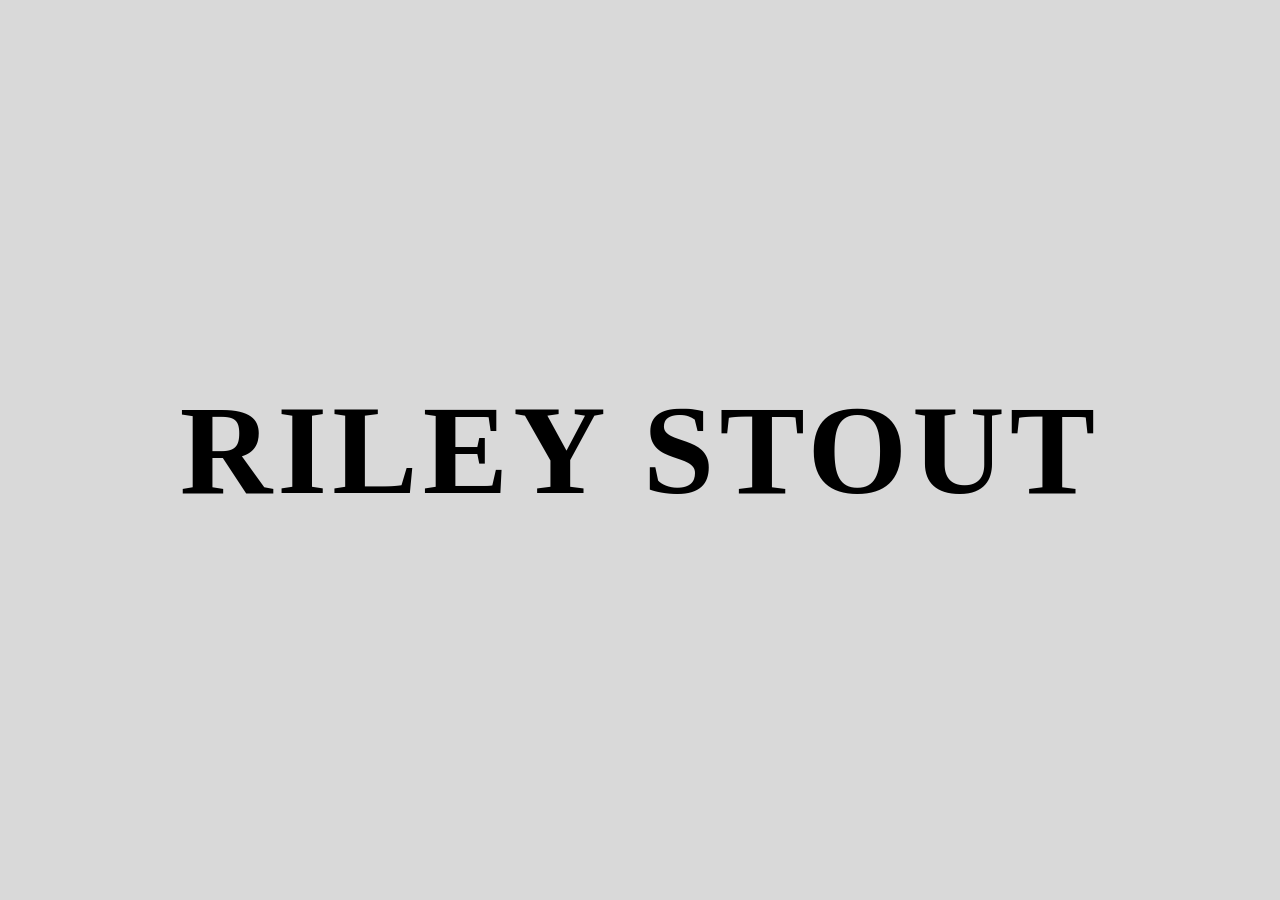
==== index.html @ 6f0bf581 "Create index.html Riley Stout Home Page 0.0.1" ====
<!DOCTYPE html>
<html lang="en">
<head>
  <meta charset="UTF-8">
  <meta name="viewport" content="width=device-width, initial-scale=1">
  <title>Riley Stout</title>
  <meta name="description" content="Riley Stout: investor, entrepreneur, and writer on duty and ethics.">
  <style>
    * {
      margin: 0;
      padding: 0;
      box-sizing: border-box;
    }

    body {
      background-color: #d9d9d9;
      color: #000000;
      font-family: Georgia, "Times New Roman", serif;
      min-height: 100vh;
      display: flex;
      align-items: center;
      justify-content: center;
      text-align: center;
      padding: 2rem;
    }

    h1 {
      font-size: clamp(3rem, 12vw, 8rem);
      font-weight: 900;
      letter-spacing: 0.04em;
      text-transform: uppercase;
      line-height: 1;
    }
  </style>
</head>
<body>
  <main>
    <h1>Riley Stout</h1>
  </main>
</body>
</html>
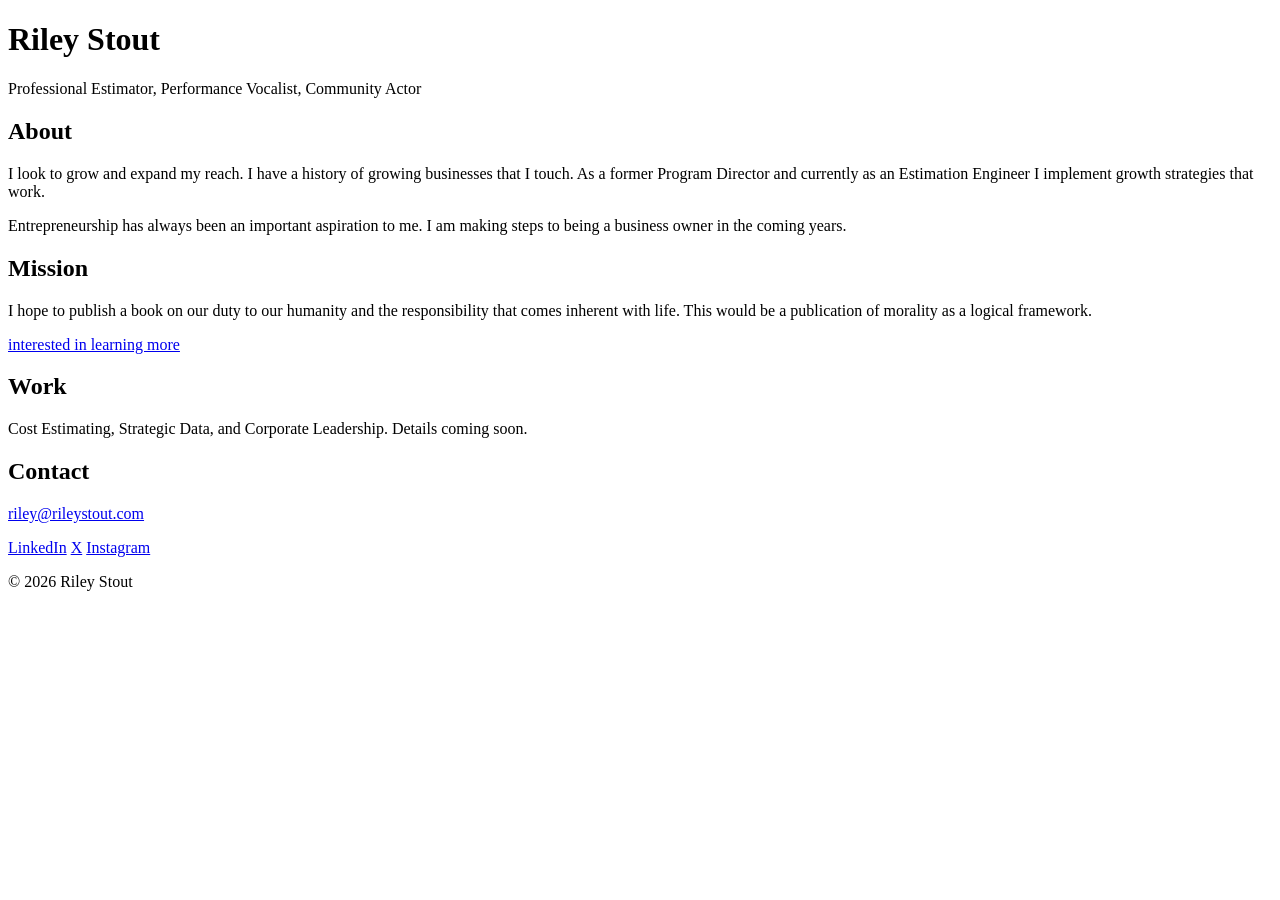
==== commit e0b97d2b: "index.html" ====
--- a/index.html
+++ b/index.html
@@ -4,38 +4,66 @@
   <meta charset="UTF-8">
   <meta name="viewport" content="width=device-width, initial-scale=1">
   <title>Riley Stout</title>
-  <meta name="description" content="Riley Stout: investor, entrepreneur, and writer on duty and ethics.">
-  <style>
-    * {
-      margin: 0;
-      padding: 0;
-      box-sizing: border-box;
-    }
-
-    body {
-      background-color: #d9d9d9;
-      color: #000000;
-      font-family: Georgia, "Times New Roman", serif;
-      min-height: 100vh;
-      display: flex;
-      align-items: center;
-      justify-content: center;
-      text-align: center;
-      padding: 2rem;
-    }
-
-    h1 {
-      font-size: clamp(3rem, 12vw, 8rem);
-      font-weight: 900;
-      letter-spacing: 0.04em;
-      text-transform: uppercase;
-      line-height: 1;
-    }
-  </style>
+  <meta name="description" content="Riley Stout is an investor, entrepreneur, and writer on duty and ethics.">
+  <meta property="og:title" content="Riley Stout">
+  <meta property="og:description" content="Investor, entrepreneur, and writer on duty and ethics.">
+  <meta property="og:type" content="website">
+  <meta property="og:url" content="https://www.rileystout.com">
+  <link rel="icon" href="data:image/svg+xml,%3Csvg xmlns='http://www.w3.org/2000/svg' viewBox='0 0 100 100'%3E%3Crect width='100' height='100' fill='%23d6d6d6'/%3E%3Ctext x='50' y='68' font-size='56' font-family='Georgia' font-weight='900' text-anchor='middle' fill='%23000'%3ERS%3C/text%3E%3C/svg%3E">
+  <link rel="preconnect" href="https://fonts.googleapis.com">
+  <link rel="preconnect" href="https://fonts.gstatic.com" crossorigin>
+  <link href="https://fonts.googleapis.com/css2?family=Source+Serif+4:wght@400;700;900&display=swap" rel="stylesheet">
+  <link rel="stylesheet" href="style.css">
 </head>
 <body>
+  <header class="hero">
+    <h1>Riley Stout</h1>
+    <p class="tagline">Professional Estimator, Performance Vocalist, Community Actor</p>
+  </header>
+
   <main>
-    <h1>Riley Stout</h1>
+    <section id="about">
+      <h2>About</h2>
+      <div class="content">
+        <!-- EDIT: replace with your own bio -->
+        <p>I look to grow and expand my reach. I have a history of growing businesses that I touch. As a former Program Director and currently as an Estimation Engineer I implement growth strategies that work.</p>
+        <p>Entrepreneurship has always been an important aspiration to me. I am making steps to being a business owner in the coming years.</p>
+      </div>
+    </section>
+
+    <section id="writing">
+      <h2>Mission</h2>
+      <div class="content">
+        <!-- EDIT: replace with your newsletter or essay links -->
+        <p>I hope to publish a book on our duty to our humanity and the responsibility that comes inherent with life. This would be a publication of morality as a logical framework.</p>
+        <p><a href="#contact">interested in learning more</a></p>
+      </div>
+    </section>
+
+    <section id="work">
+      <h2>Work</h2>
+      <div class="content">
+        <!-- EDIT: add your roles, companies, or investment focus -->
+        <p>Cost Estimating, Strategic Data, and Corporate Leadership. Details coming soon.</p>
+      </div>
+    </section>
+
+    <section id="contact">
+      <h2>Contact</h2>
+      <div class="content">
+        <!-- EDIT: replace with your real email and profile links -->
+        <p><a href="mailto:riley@rileystout.com">riley@rileystout.com</a></p>
+        <p class="links">
+          <a href="www.linkedin.com/in/riley-stout">LinkedIn</a>
+          <a href="https://x.com/RileyStout52">X</a>
+          <a href="https://www.instagram.com/riley.r.stout/">Instagram</a>
+        </p>
+      </div>
+    </section>
   </main>
+
+  <footer>
+    <p>&copy; 2026 Riley Stout</p>
+  </footer>
 </body>
 </html>
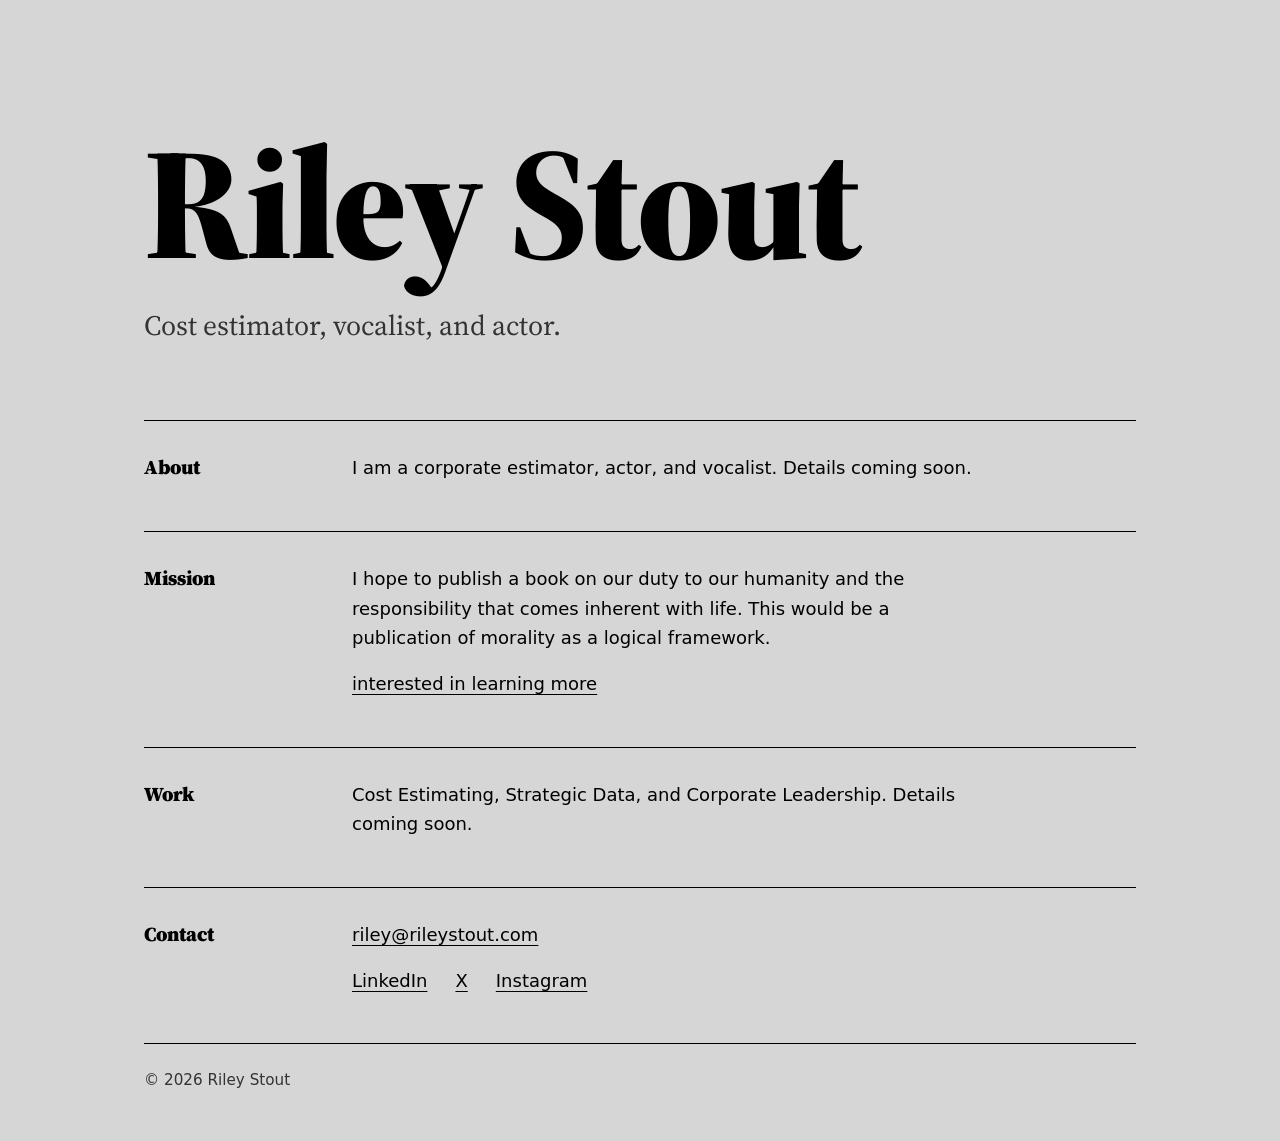
==== commit a5c64980: "index.html" ====
--- a/index.html
+++ b/index.html
@@ -4,21 +4,21 @@
   <meta charset="UTF-8">
   <meta name="viewport" content="width=device-width, initial-scale=1">
   <title>Riley Stout</title>
-  <meta name="description" content="Riley Stout is an investor, entrepreneur, and writer on duty and ethics.">
+  <meta name="description" content="Riley Stout is a corporate estimator, actor, and vocalist working toward investing, entrepreneurship, and writing.">
   <meta property="og:title" content="Riley Stout">
-  <meta property="og:description" content="Investor, entrepreneur, and writer on duty and ethics.">
+  <meta property="og:description" content="Corporate estimator, actor, and vocalist.">
   <meta property="og:type" content="website">
   <meta property="og:url" content="https://www.rileystout.com">
-  <link rel="icon" href="data:image/svg+xml,%3Csvg xmlns='http://www.w3.org/2000/svg' viewBox='0 0 100 100'%3E%3Crect width='100' height='100' fill='%23d6d6d6'/%3E%3Ctext x='50' y='68' font-size='56' font-family='Georgia' font-weight='900' text-anchor='middle' fill='%23000'%3ERS%3C/text%3E%3C/svg%3E">
+  <link rel="icon" href="data:image/svg+xml,%3Csvg xmlns='http://www.w3.org/2000/svg' viewBox='0 0 100 100'%3E%3Crect width='100' height='100' fill='%23f1f1ef'/%3E%3Ctext x='50' y='68' font-size='56' font-family='Georgia' font-weight='600' text-anchor='middle' fill='%23000'%3ERS%3C/text%3E%3C/svg%3E">
   <link rel="preconnect" href="https://fonts.googleapis.com">
   <link rel="preconnect" href="https://fonts.gstatic.com" crossorigin>
-  <link href="https://fonts.googleapis.com/css2?family=Source+Serif+4:wght@400;700;900&display=swap" rel="stylesheet">
+  <link href="https://fonts.googleapis.com/css2?family=Source+Serif+4:wght@400;500;600&display=swap" rel="stylesheet">
   <link rel="stylesheet" href="style.css">
 </head>
 <body>
   <header class="hero">
     <h1>Riley Stout</h1>
-    <p class="tagline">Professional Estimator, Performance Vocalist, Community Actor</p>
+    <p class="tagline">Cost estimator, vocalist, and actor.</p>
   </header>
 
   <main>
@@ -26,8 +26,7 @@
       <h2>About</h2>
       <div class="content">
         <!-- EDIT: replace with your own bio -->
-        <p>I look to grow and expand my reach. I have a history of growing businesses that I touch. As a former Program Director and currently as an Estimation Engineer I implement growth strategies that work.</p>
-        <p>Entrepreneurship has always been an important aspiration to me. I am making steps to being a business owner in the coming years.</p>
+        <p>I am a corporate estimator, actor, and vocalist. Details coming soon.</p>
       </div>
     </section>
 
@@ -54,7 +53,7 @@
         <!-- EDIT: replace with your real email and profile links -->
         <p><a href="mailto:riley@rileystout.com">riley@rileystout.com</a></p>
         <p class="links">
-          <a href="www.linkedin.com/in/riley-stout">LinkedIn</a>
+          <a href="https://www.linkedin.com/in/riley-stout">LinkedIn</a>
           <a href="https://x.com/RileyStout52">X</a>
           <a href="https://www.instagram.com/riley.r.stout/">Instagram</a>
         </p>
--- a/style.css
+++ b/style.css
@@ -0,0 +1,118 @@
+:root {
+  --bg: #d6d6d6;
+  --ink: #000000;
+  --muted: #333333;
+  --serif: "Source Serif 4", Georgia, "Times New Roman", serif;
+  --sans: system-ui, -apple-system, "Segoe UI", Roboto, Helvetica, Arial, sans-serif;
+}
+
+* {
+  margin: 0;
+  padding: 0;
+  box-sizing: border-box;
+}
+
+html {
+  scroll-behavior: smooth;
+}
+
+body {
+  background: var(--bg);
+  color: var(--ink);
+  font-family: var(--sans);
+  font-size: 1.125rem;
+  line-height: 1.65;
+  padding: 0 clamp(1.25rem, 5vw, 4rem);
+}
+
+.hero,
+main,
+footer {
+  max-width: 62rem;
+  margin: 0 auto;
+}
+
+.hero {
+  padding: clamp(4rem, 14vh, 9rem) 0 clamp(3rem, 8vh, 5rem);
+}
+
+h1 {
+  font-family: var(--serif);
+  font-weight: 900;
+  font-size: clamp(3.5rem, 15vw, 10rem);
+  line-height: 0.95;
+  letter-spacing: -0.02em;
+}
+
+.tagline {
+  font-family: var(--serif);
+  font-size: clamp(1.25rem, 3vw, 1.75rem);
+  color: var(--muted);
+  margin-top: 1.5rem;
+  max-width: 34rem;
+}
+
+section {
+  display: grid;
+  grid-template-columns: 11rem 1fr;
+  gap: 1rem 2rem;
+  border-top: 1px solid var(--ink);
+  padding: 2rem 0 3rem;
+}
+
+h2 {
+  font-family: var(--serif);
+  font-weight: 900;
+  font-size: 1.25rem;
+  line-height: 1.4;
+}
+
+.content {
+  max-width: 40rem;
+}
+
+.content p + p {
+  margin-top: 1rem;
+}
+
+a {
+  color: var(--ink);
+  text-decoration-thickness: 1px;
+  text-underline-offset: 0.2em;
+}
+
+a:hover {
+  text-decoration-thickness: 3px;
+}
+
+a:focus-visible {
+  outline: 3px solid var(--ink);
+  outline-offset: 3px;
+}
+
+.links {
+  display: flex;
+  flex-wrap: wrap;
+  gap: 0.5rem 1.75rem;
+}
+
+footer {
+  border-top: 1px solid var(--ink);
+  padding: 1.5rem 0 3rem;
+  font-size: 0.95rem;
+  color: var(--muted);
+}
+
+@media (max-width: 40rem) {
+  section {
+    grid-template-columns: 1fr;
+    gap: 0.5rem;
+    padding: 1.5rem 0 2.25rem;
+  }
+}
+
+@media (prefers-reduced-motion: reduce) {
+  html {
+    scroll-behavior: auto;
+  }
+}
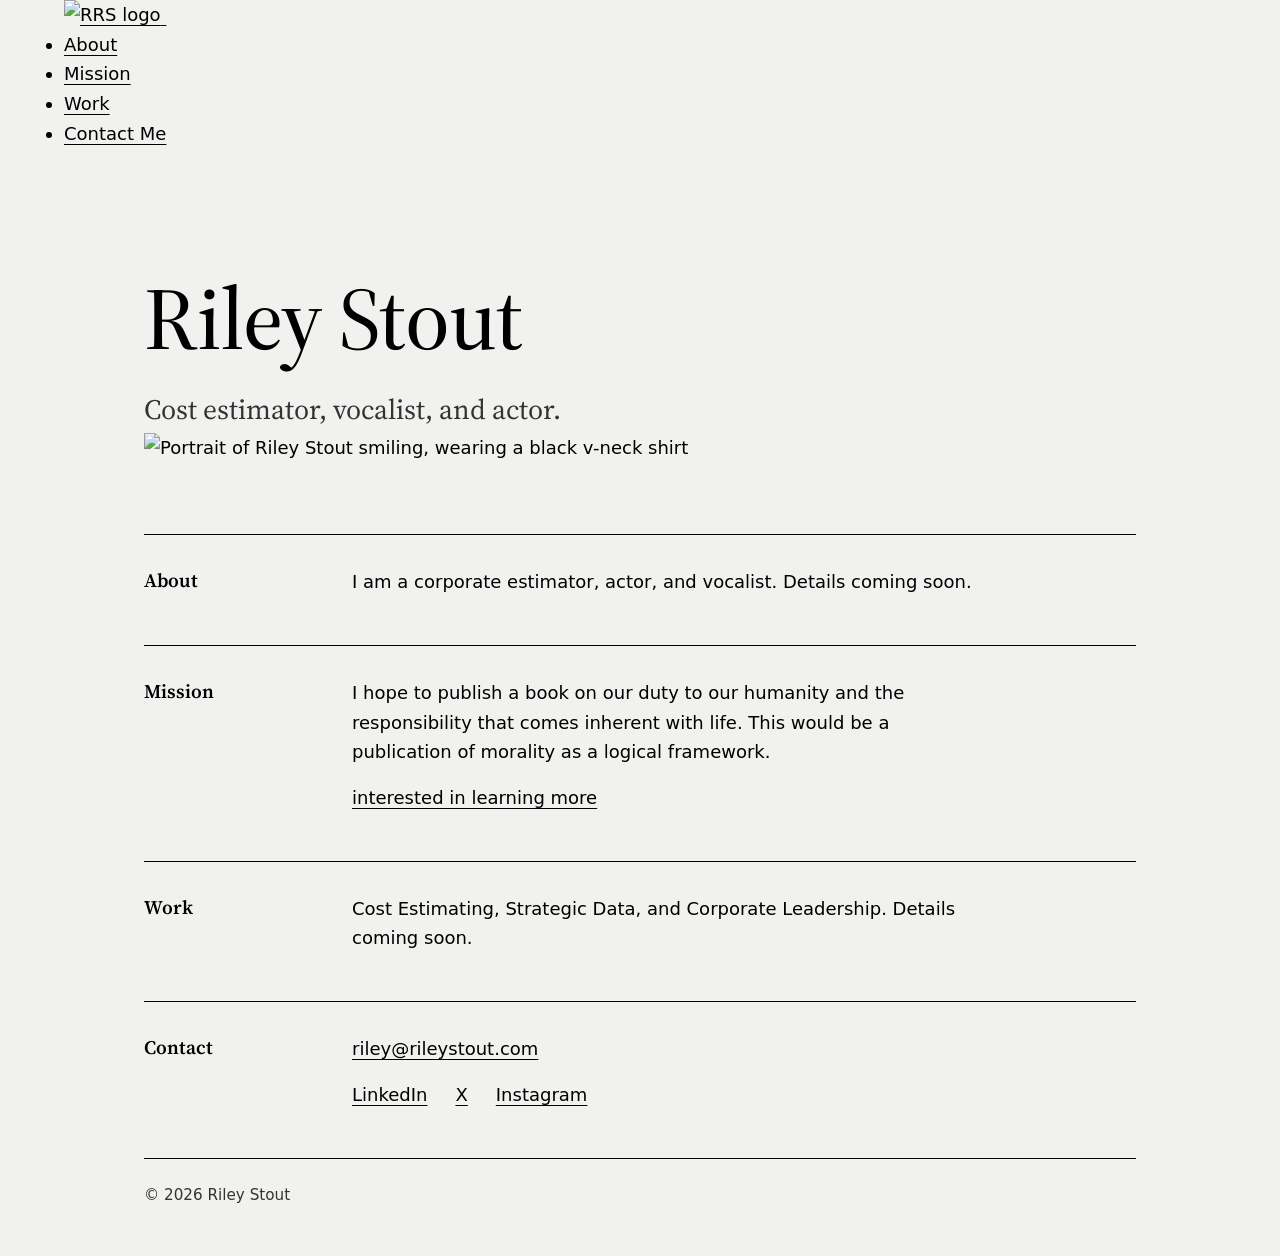
==== commit 8b4db892: "index.html" ====
--- a/index.html
+++ b/index.html
@@ -9,17 +9,41 @@
   <meta property="og:description" content="Corporate estimator, actor, and vocalist.">
   <meta property="og:type" content="website">
   <meta property="og:url" content="https://www.rileystout.com">
+  <meta property="og:image" content="https://www.rileystout.com/images/headshot.jpg">
   <link rel="icon" href="data:image/svg+xml,%3Csvg xmlns='http://www.w3.org/2000/svg' viewBox='0 0 100 100'%3E%3Crect width='100' height='100' fill='%23f1f1ef'/%3E%3Ctext x='50' y='68' font-size='56' font-family='Georgia' font-weight='600' text-anchor='middle' fill='%23000'%3ERS%3C/text%3E%3C/svg%3E">
   <link rel="preconnect" href="https://fonts.googleapis.com">
   <link rel="preconnect" href="https://fonts.gstatic.com" crossorigin>
   <link href="https://fonts.googleapis.com/css2?family=Source+Serif+4:wght@400;500;600&display=swap" rel="stylesheet">
+  <script>document.documentElement.classList.add("js")</script>
   <link rel="stylesheet" href="style.css">
 </head>
 <body>
-  <header class="hero">
-    <h1>Riley Stout</h1>
-    <p class="tagline">Cost estimator, vocalist, and actor.</p>
+  <header class="masthead">
+    <a class="brand" href="#top" aria-label="Riley Stout, back to top">
+      <img src="images/logo.png" alt="RRS logo" width="900" height="429">
+    </a>
+    <button class="menu-toggle" type="button" aria-expanded="false" aria-controls="site-menu" aria-label="Menu">
+      <span class="bars" aria-hidden="true"></span>
+    </button>
+    <nav class="site-menu" id="site-menu" aria-label="Main">
+      <ul>
+        <li><a href="index.html#about">About</a></li>
+        <li><a href="index.html#writing">Mission</a></li>
+        <li><a href="index.html#work">Work</a></li>
+        <li><a href="contact.html">Contact Me</a></li>
+      </ul>
+    </nav>
   </header>
+
+  <div class="hero" id="top">
+    <div class="hero-text">
+      <h1>Riley Stout</h1>
+      <p class="tagline">Cost estimator, vocalist, and actor.</p>
+    </div>
+    <figure class="portrait">
+      <img src="images/headshot.jpg" alt="Portrait of Riley Stout smiling, wearing a black v-neck shirt" width="960" height="1200">
+    </figure>
+  </div>
 
   <main>
     <section id="about">
@@ -35,7 +59,7 @@
       <div class="content">
         <!-- EDIT: replace with your newsletter or essay links -->
         <p>I hope to publish a book on our duty to our humanity and the responsibility that comes inherent with life. This would be a publication of morality as a logical framework.</p>
-        <p><a href="#contact">interested in learning more</a></p>
+        <p><a href="contact.html">interested in learning more</a></p>
       </div>
     </section>
 
@@ -64,5 +88,6 @@
   <footer>
     <p>&copy; 2026 Riley Stout</p>
   </footer>
+  <script src="script.js"></script>
 </body>
 </html>
--- a/style.css
+++ b/style.css
@@ -1,5 +1,5 @@
 :root {
-  --bg: #d6d6d6;
+  --bg: #f1f1ef;
   --ink: #000000;
   --muted: #333333;
   --serif: "Source Serif 4", Georgia, "Times New Roman", serif;
@@ -38,10 +38,10 @@
 
 h1 {
   font-family: var(--serif);
-  font-weight: 900;
-  font-size: clamp(3.5rem, 15vw, 10rem);
-  line-height: 0.95;
-  letter-spacing: -0.02em;
+  font-weight: 500;
+  font-size: clamp(2.5rem, 9vw, 5.5rem);
+  line-height: 1;
+  letter-spacing: -0.01em;
 }
 
 .tagline {
@@ -62,8 +62,8 @@
 
 h2 {
   font-family: var(--serif);
-  font-weight: 900;
-  font-size: 1.25rem;
+  font-weight: 600;
+  font-size: 1.2rem;
   line-height: 1.4;
 }
 
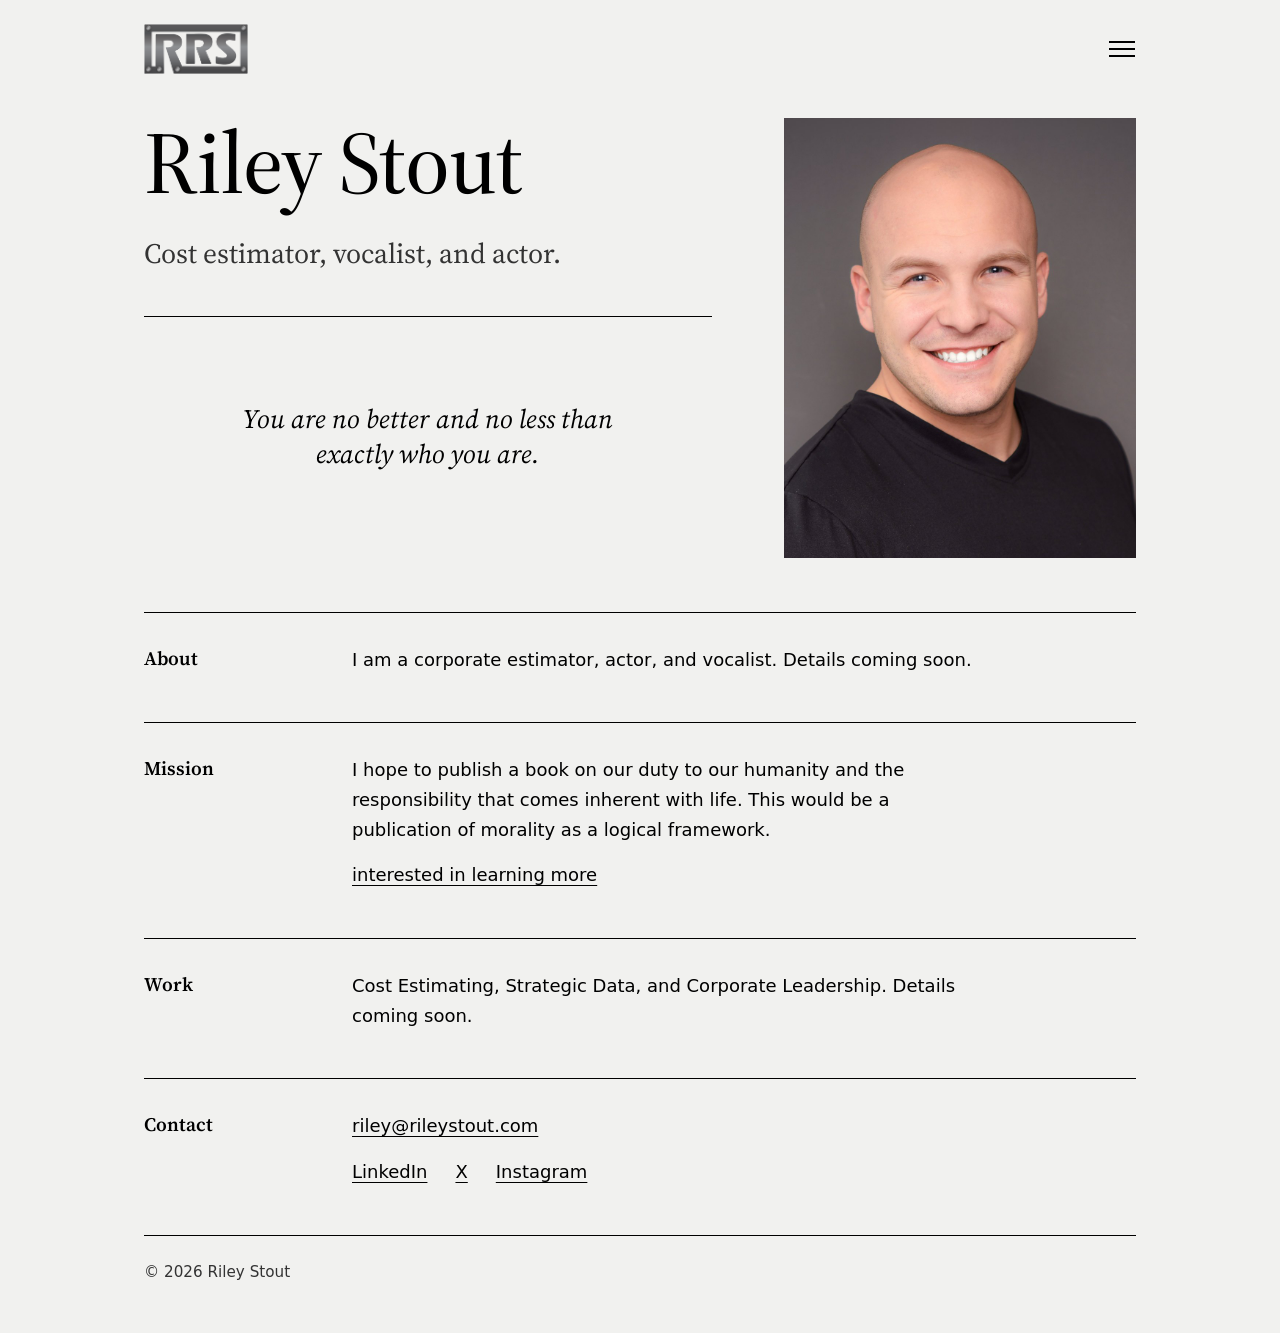
==== commit b2bd4235: "index.html" ====
--- a/index.html
+++ b/index.html
@@ -13,7 +13,7 @@
   <link rel="icon" href="data:image/svg+xml,%3Csvg xmlns='http://www.w3.org/2000/svg' viewBox='0 0 100 100'%3E%3Crect width='100' height='100' fill='%23f1f1ef'/%3E%3Ctext x='50' y='68' font-size='56' font-family='Georgia' font-weight='600' text-anchor='middle' fill='%23000'%3ERS%3C/text%3E%3C/svg%3E">
   <link rel="preconnect" href="https://fonts.googleapis.com">
   <link rel="preconnect" href="https://fonts.gstatic.com" crossorigin>
-  <link href="https://fonts.googleapis.com/css2?family=Source+Serif+4:wght@400;500;600&display=swap" rel="stylesheet">
+  <link href="https://fonts.googleapis.com/css2?family=Source+Serif+4:ital,wght@0,400;0,500;0,600;1,400&display=swap" rel="stylesheet">
   <script>document.documentElement.classList.add("js")</script>
   <link rel="stylesheet" href="style.css">
 </head>
@@ -37,8 +37,13 @@
 
   <div class="hero" id="top">
     <div class="hero-text">
-      <h1>Riley Stout</h1>
-      <p class="tagline">Cost estimator, vocalist, and actor.</p>
+      <div class="intro">
+        <h1>Riley Stout</h1>
+        <p class="tagline">Cost estimator, vocalist, and actor.</p>
+      </div>
+      <blockquote class="quote">
+        <p>You are no better and no less than exactly who you are.</p>
+      </blockquote>
     </div>
     <figure class="portrait">
       <img src="images/headshot.jpg" alt="Portrait of Riley Stout smiling, wearing a black v-neck shirt" width="960" height="1200">
--- a/style.css
+++ b/style.css
@@ -25,15 +25,80 @@
   padding: 0 clamp(1.25rem, 5vw, 4rem);
 }
 
+.masthead,
 .hero,
+.page-head,
 main,
 footer {
   max-width: 62rem;
   margin: 0 auto;
 }
 
+.masthead {
+  position: relative;
+  display: flex;
+  justify-content: space-between;
+  align-items: center;
+  padding: 1.5rem 0 0;
+}
+
+.brand {
+  display: inline-block;
+  line-height: 0;
+}
+
+.brand img {
+  display: block;
+  width: 6.5rem;
+  height: auto;
+}
+
 .hero {
-  padding: clamp(4rem, 14vh, 9rem) 0 clamp(3rem, 8vh, 5rem);
+  display: grid;
+  grid-template-columns: minmax(0, 1fr) minmax(14rem, 22rem);
+  gap: 2.5rem clamp(2rem, 6vw, 4.5rem);
+  align-items: stretch;
+  padding: clamp(1.5rem, 5vh, 2.75rem) 0 clamp(2.5rem, 6vh, 4rem);
+}
+
+.hero-text {
+  display: flex;
+  flex-direction: column;
+  justify-content: space-between;
+  gap: 2.5rem;
+}
+
+.quote {
+  flex: 1;
+  display: flex;
+  align-items: center;
+  justify-content: center;
+  text-align: center;
+  padding: 1.5rem 0;
+  border-top: 1px solid var(--ink);
+  font-family: var(--serif);
+  font-style: italic;
+  font-weight: 400;
+  font-size: clamp(1.3rem, 2.4vw, 1.65rem);
+  line-height: 1.35;
+}
+
+.quote p {
+  max-width: 24rem;
+}
+
+.portrait img {
+  display: block;
+  width: 100%;
+  height: auto;
+  aspect-ratio: 4 / 5;
+  object-fit: cover;
+  object-position: center;
+  background: #555;
+}
+
+.page-head {
+  padding: clamp(2.5rem, 8vh, 5rem) 0 clamp(2.5rem, 6vh, 4rem);
 }
 
 h1 {
@@ -103,7 +168,26 @@
   color: var(--muted);
 }
 
+@media (max-width: 48rem) {
+  .hero {
+    grid-template-columns: 1fr;
+  }
+
+  .quote {
+    justify-content: flex-start;
+    text-align: left;
+  }
+
+  .portrait {
+    max-width: 20rem;
+  }
+}
+
 @media (max-width: 40rem) {
+  .brand img {
+    width: 5.25rem;
+  }
+
   section {
     grid-template-columns: 1fr;
     gap: 0.5rem;
@@ -116,3 +200,224 @@
     scroll-behavior: auto;
   }
 }
+
+/* Menu */
+.menu-toggle {
+  display: none;
+  width: 2.75rem;
+  height: 2.75rem;
+  margin-right: -0.5rem;
+  align-items: center;
+  justify-content: center;
+  background: none;
+  border: 0;
+  color: var(--ink);
+  cursor: pointer;
+}
+
+.js .menu-toggle {
+  display: flex;
+}
+
+.menu-toggle:focus-visible {
+  outline: 3px solid var(--ink);
+  outline-offset: 2px;
+}
+
+.bars,
+.bars::before,
+.bars::after {
+  display: block;
+  width: 1.6rem;
+  height: 2px;
+  background: var(--ink);
+  transition: transform 0.2s ease, background-color 0.2s ease;
+}
+
+.bars {
+  position: relative;
+}
+
+.bars::before,
+.bars::after {
+  content: "";
+  position: absolute;
+  left: 0;
+}
+
+.bars::before {
+  top: -7px;
+}
+
+.bars::after {
+  top: 7px;
+}
+
+.menu-toggle[aria-expanded="true"] .bars {
+  background: transparent;
+}
+
+.menu-toggle[aria-expanded="true"] .bars::before {
+  transform: translateY(7px) rotate(45deg);
+}
+
+.menu-toggle[aria-expanded="true"] .bars::after {
+  transform: translateY(-7px) rotate(-45deg);
+}
+
+.site-menu {
+  position: absolute;
+  top: 100%;
+  right: 0;
+  z-index: 10;
+  min-width: 14rem;
+  margin-top: 0.5rem;
+  background: var(--bg);
+  border: 1px solid var(--ink);
+}
+
+.js .site-menu {
+  display: none;
+}
+
+.js .site-menu.open {
+  display: block;
+}
+
+.site-menu ul {
+  list-style: none;
+}
+
+.site-menu li + li {
+  border-top: 1px solid var(--ink);
+}
+
+.site-menu a {
+  display: block;
+  padding: 0.85rem 1.25rem;
+  font-family: var(--serif);
+  font-size: 1.25rem;
+  text-decoration: none;
+}
+
+.site-menu a:hover,
+.site-menu a:focus-visible {
+  background: var(--ink);
+  color: var(--bg);
+  outline: none;
+}
+
+/* Without JavaScript the menu is a plain list under the logo */
+html:not(.js) .site-menu {
+  position: static;
+  margin: 0;
+  border: 0;
+}
+
+html:not(.js) .site-menu ul {
+  display: flex;
+  gap: 1.25rem;
+}
+
+html:not(.js) .site-menu li + li {
+  border: 0;
+}
+
+html:not(.js) .site-menu a {
+  padding: 0;
+  font-size: 1rem;
+  text-decoration: underline;
+}
+
+/* Contact form */
+.field {
+  margin-bottom: 1.5rem;
+}
+
+label {
+  display: block;
+  margin-bottom: 0.4rem;
+  font-family: var(--serif);
+  font-weight: 600;
+  font-size: 1.05rem;
+}
+
+input[type="text"],
+input[type="email"],
+textarea {
+  display: block;
+  width: 100%;
+  padding: 0.7rem 0.85rem;
+  font: inherit;
+  color: var(--ink);
+  background: #fff;
+  border: 1px solid var(--ink);
+  border-radius: 0;
+}
+
+textarea {
+  resize: vertical;
+  min-height: 9rem;
+}
+
+input[type="text"]:focus-visible,
+input[type="email"]:focus-visible,
+textarea:focus-visible {
+  outline: 3px solid var(--ink);
+  outline-offset: 2px;
+}
+
+.trap {
+  position: absolute;
+  left: -9999px;
+}
+
+.submit {
+  padding: 0.8rem 1.75rem;
+  font: inherit;
+  font-weight: 600;
+  color: var(--bg);
+  background: var(--ink);
+  border: 1px solid var(--ink);
+  border-radius: 0;
+  cursor: pointer;
+}
+
+.submit:hover {
+  background: var(--bg);
+  color: var(--ink);
+}
+
+.submit:focus-visible {
+  outline: 3px solid var(--ink);
+  outline-offset: 3px;
+}
+
+.submit:disabled {
+  opacity: 0.6;
+  cursor: wait;
+}
+
+.form-status {
+  margin-top: 1rem;
+  min-height: 1.65em;
+}
+
+.form-status.success {
+  font-weight: 600;
+}
+
+.form-status.error {
+  font-weight: 600;
+  text-decoration: underline;
+  text-decoration-thickness: 1px;
+  text-underline-offset: 0.2em;
+}
+
+@media (prefers-reduced-motion: reduce) {
+  .bars,
+  .bars::before,
+  .bars::after {
+    transition: none;
+  }
+}
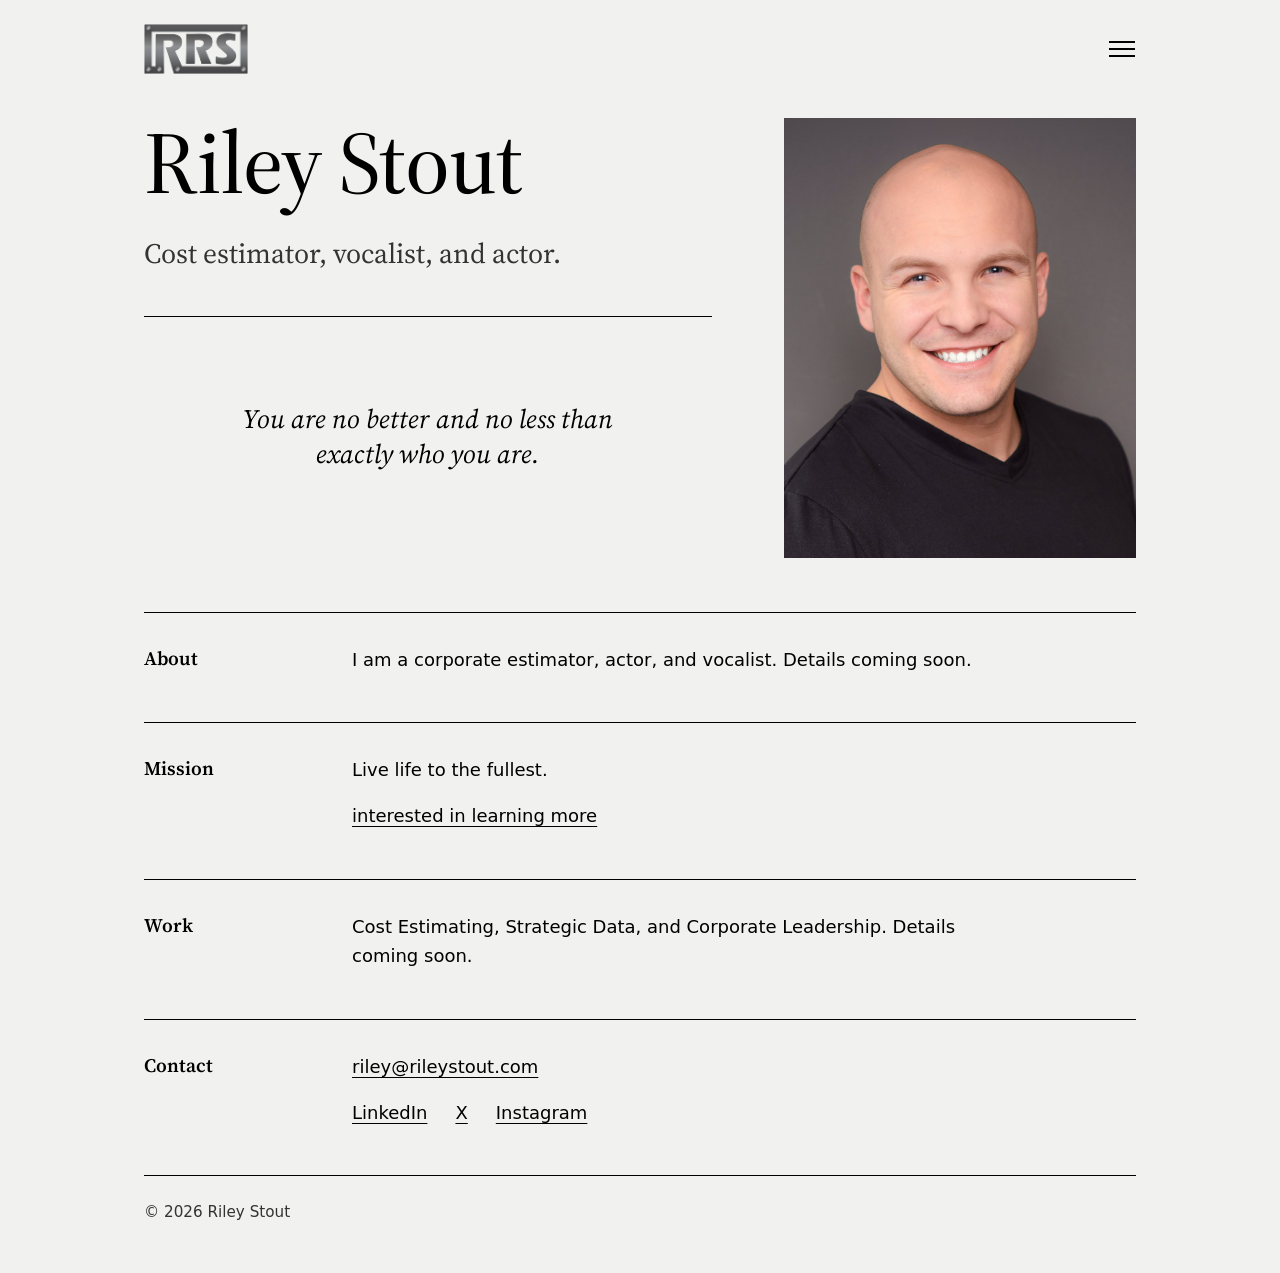
==== commit 21974fc1: "Update index.html" ====
--- a/index.html
+++ b/index.html
@@ -63,7 +63,7 @@
       <h2>Mission</h2>
       <div class="content">
         <!-- EDIT: replace with your newsletter or essay links -->
-        <p>I hope to publish a book on our duty to our humanity and the responsibility that comes inherent with life. This would be a publication of morality as a logical framework.</p>
+        <p>Live life to the fullest.</p>
         <p><a href="contact.html">interested in learning more</a></p>
       </div>
     </section>
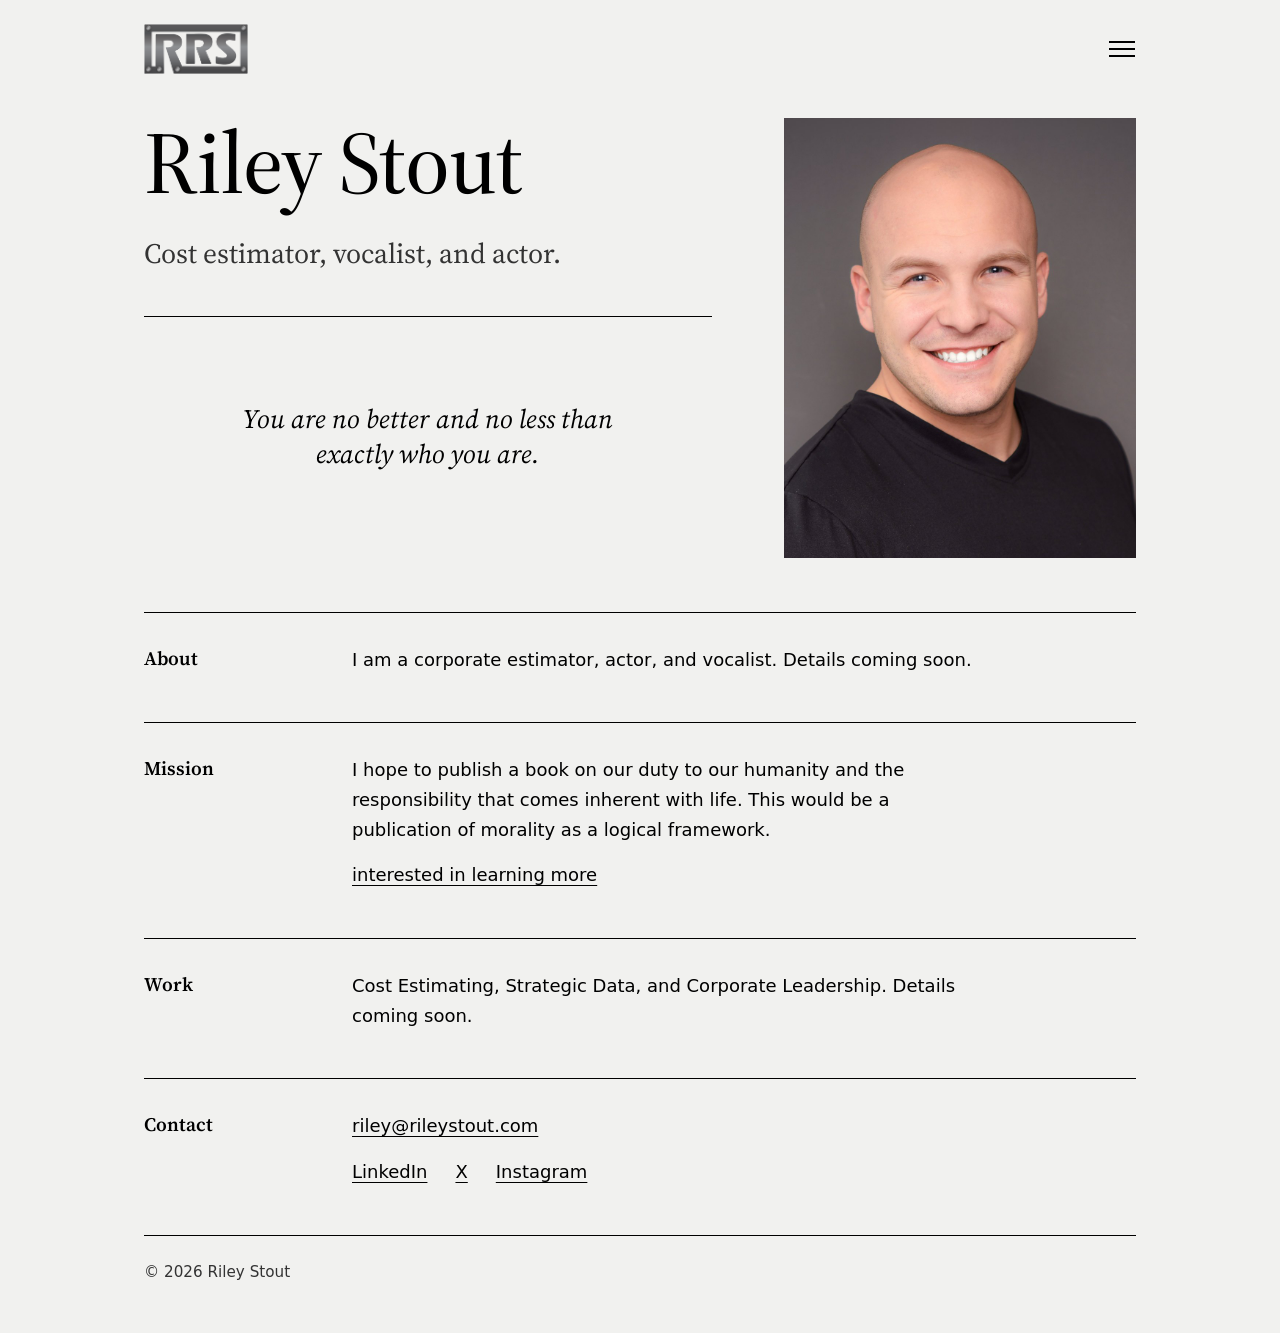
==== commit 88b9ee45: "Let me update with my latest copies of my html files" ====
--- a/index.html
+++ b/index.html
@@ -30,6 +30,7 @@
         <li><a href="index.html#about">About</a></li>
         <li><a href="index.html#writing">Mission</a></li>
         <li><a href="index.html#work">Work</a></li>
+        <li><a href="media.html">Media</a></li>
         <li><a href="contact.html">Contact Me</a></li>
       </ul>
     </nav>
@@ -63,7 +64,7 @@
       <h2>Mission</h2>
       <div class="content">
         <!-- EDIT: replace with your newsletter or essay links -->
-        <p>Live life to the fullest.</p>
+        <p>I hope to publish a book on our duty to our humanity and the responsibility that comes inherent with life. This would be a publication of morality as a logical framework.</p>
         <p><a href="contact.html">interested in learning more</a></p>
       </div>
     </section>
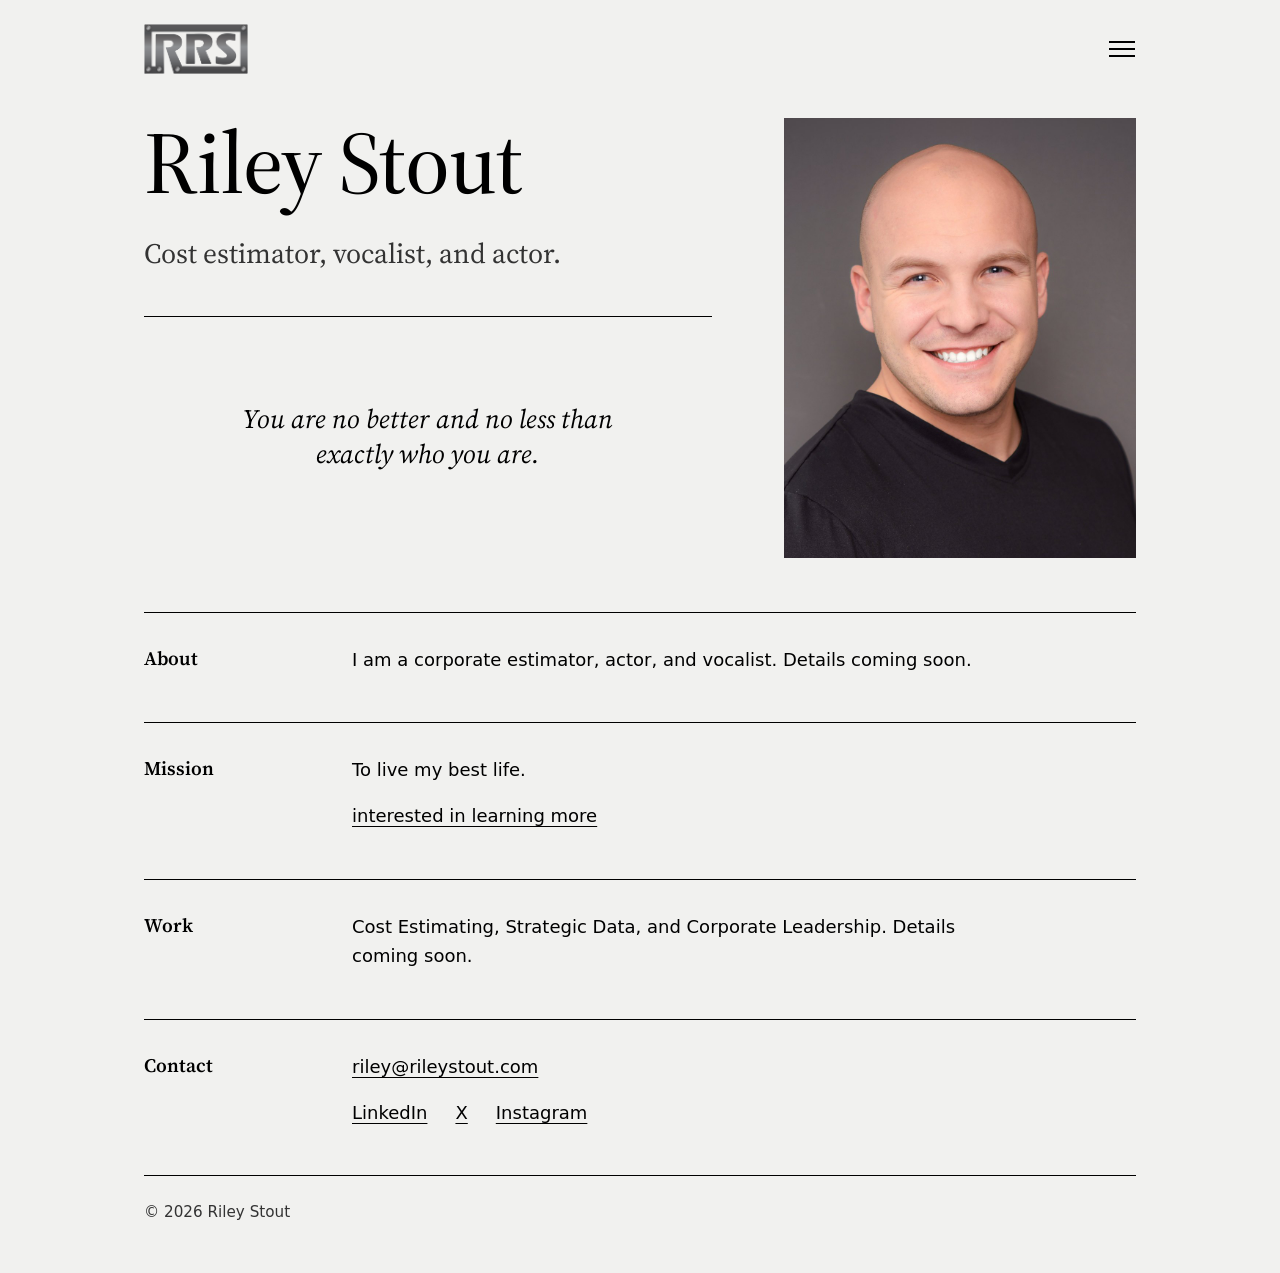
==== commit 4f5aeaa7: "Text update for personal preference" ====
--- a/index.html
+++ b/index.html
@@ -64,7 +64,7 @@
       <h2>Mission</h2>
       <div class="content">
         <!-- EDIT: replace with your newsletter or essay links -->
-        <p>I hope to publish a book on our duty to our humanity and the responsibility that comes inherent with life. This would be a publication of morality as a logical framework.</p>
+        <p>To live my best life.</p>
         <p><a href="contact.html">interested in learning more</a></p>
       </div>
     </section>
--- a/style.css
+++ b/style.css
@@ -421,3 +421,196 @@
     transition: none;
   }
 }
+
+/* Media page */
+.content.wide {
+  max-width: none;
+}
+
+.gallery {
+  list-style: none;
+  column-count: 3;
+  column-gap: 1rem;
+}
+
+.gallery li {
+  break-inside: avoid;
+  margin-bottom: 1rem;
+}
+
+.thumb {
+  display: block;
+  width: 100%;
+  padding: 0;
+  background: none;
+  border: 1px solid var(--ink);
+  line-height: 0;
+  cursor: zoom-in;
+}
+
+.thumb img {
+  display: block;
+  width: 100%;
+  height: auto;
+  background: #555;
+}
+
+.thumb:hover img {
+  opacity: 0.85;
+}
+
+.thumb:focus-visible {
+  outline: 3px solid var(--ink);
+  outline-offset: 3px;
+}
+
+.video {
+  position: relative;
+  aspect-ratio: 16 / 9;
+  border: 1px solid var(--ink);
+  background: #000;
+}
+
+.video iframe {
+  position: absolute;
+  inset: 0;
+  width: 100%;
+  height: 100%;
+  border: 0;
+}
+
+.caption {
+  margin-top: 0.75rem;
+  color: var(--muted);
+  font-size: 0.95rem;
+}
+
+.tracks {
+  list-style: none;
+  max-width: 40rem;
+}
+
+.track {
+  padding: 1rem 0;
+  border-top: 1px solid var(--ink);
+}
+
+.track:first-child {
+  padding-top: 0;
+  border-top: 0;
+}
+
+.track-title {
+  font-family: var(--serif);
+  font-weight: 600;
+  font-size: 1.1rem;
+  line-height: 1.4;
+}
+
+.track-note {
+  color: var(--muted);
+  font-size: 0.95rem;
+  margin-bottom: 0.6rem;
+}
+
+.track audio {
+  display: block;
+  width: 100%;
+}
+
+/* Photo viewer */
+.lightbox {
+  position: fixed;
+  inset: 0;
+  width: 100%;
+  height: 100%;
+  max-width: none;
+  max-height: none;
+  margin: 0;
+  padding: 3.5rem 1rem 1rem;
+  background: rgba(0, 0, 0, 0.92);
+  color: #fff;
+  border: 0;
+}
+
+.lightbox:not([open]) {
+  display: none;
+}
+
+.lightbox[open] {
+  display: flex;
+  align-items: center;
+  justify-content: center;
+}
+
+.lightbox figure {
+  display: flex;
+  flex-direction: column;
+  align-items: center;
+  gap: 0.75rem;
+  max-width: 100%;
+  max-height: 100%;
+}
+
+.lightbox img {
+  display: block;
+  max-width: 100%;
+  max-height: calc(100vh - 9rem);
+  width: auto;
+  height: auto;
+}
+
+.lightbox figcaption {
+  min-height: 1.65em;
+  text-align: center;
+  font-size: 1rem;
+}
+
+.lb-btn {
+  position: absolute;
+  padding: 0.6rem 1.1rem;
+  font: inherit;
+  font-weight: 600;
+  color: #fff;
+  background: transparent;
+  border: 1px solid #fff;
+  border-radius: 0;
+  cursor: pointer;
+}
+
+.lb-btn:hover {
+  background: #fff;
+  color: #000;
+}
+
+.lb-btn:focus-visible {
+  outline: 3px solid #fff;
+  outline-offset: 3px;
+}
+
+.lb-close {
+  top: 0.75rem;
+  right: 1rem;
+}
+
+.lb-prev {
+  bottom: 0.75rem;
+  left: 1rem;
+}
+
+.lb-next {
+  bottom: 0.75rem;
+  right: 1rem;
+}
+
+@media (max-width: 48rem) {
+  .gallery {
+    column-count: 2;
+  }
+}
+
+@media (max-width: 30rem) {
+  .gallery {
+    column-count: 1;
+  }
+}
